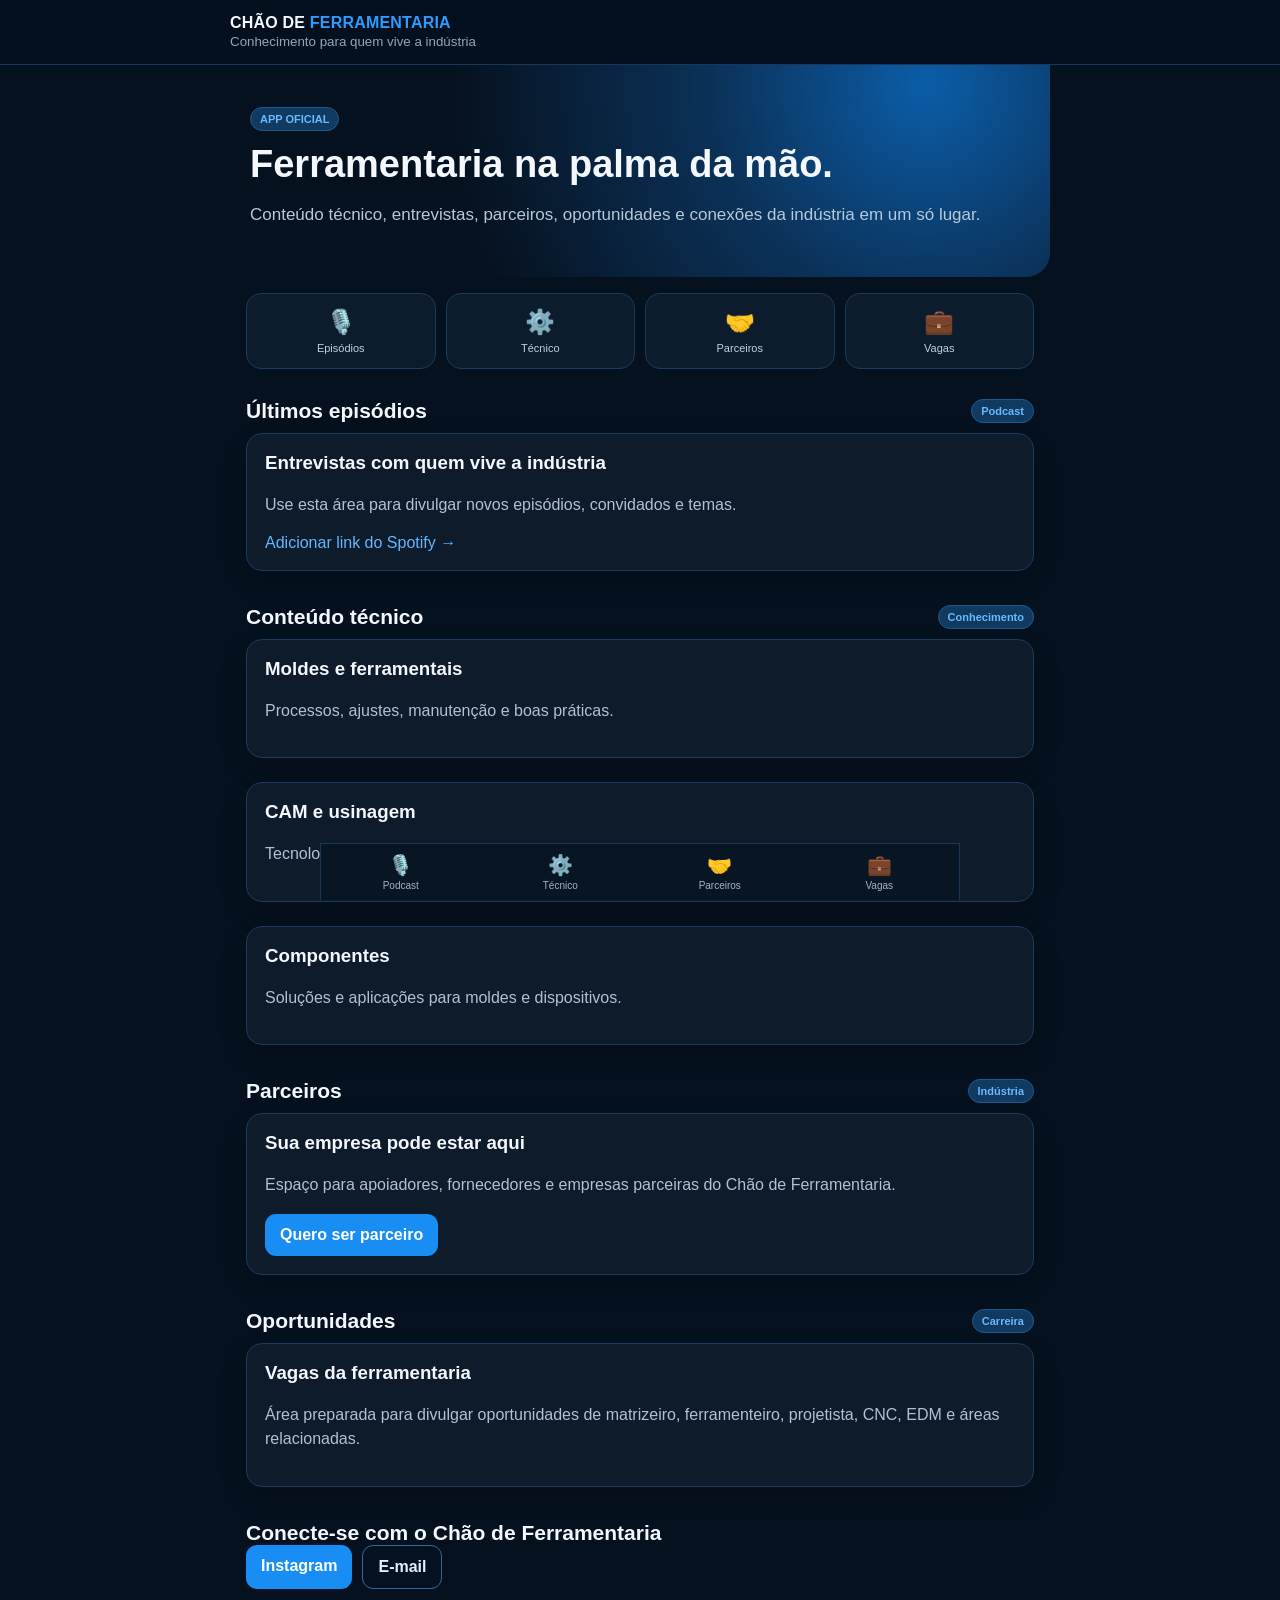
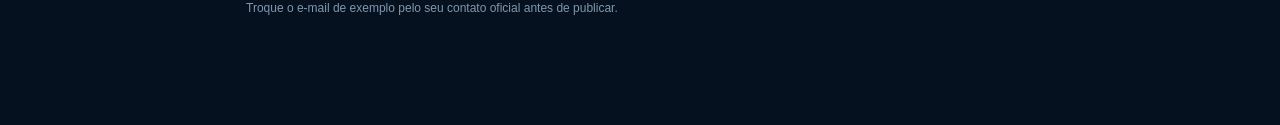
==== index.html @ 9037cf3d "Add files via upload" ====
<!doctype html>
<html lang="pt-BR">
<head>
  <meta charset="utf-8">
  <meta name="viewport" content="width=device-width,initial-scale=1,viewport-fit=cover">
  <meta name="theme-color" content="#0b5da8">
  <meta name="description" content="App Chão de Ferramentaria">
  <link rel="manifest" href="manifest.webmanifest">
  <link rel="apple-touch-icon" href="icons/icon-192.png">
  <link rel="stylesheet" href="style.css">
  <title>Chão de Ferramentaria</title>
</head>
<body>
  <header class="topbar">
    <div>
      <div class="brand">CHÃO DE <span>FERRAMENTARIA</span></div>
      <small>Conhecimento para quem vive a indústria</small>
    </div>
    <button id="installBtn" class="install" hidden>Instalar</button>
  </header>

  <main>
    <section class="hero">
      <div class="pill">APP OFICIAL</div>
      <h1>Ferramentaria na palma da mão.</h1>
      <p>Conteúdo técnico, entrevistas, parceiros, oportunidades e conexões da indústria em um só lugar.</p>
    </section>

    <section class="quick-grid">
      <button class="quick" data-target="episodios">🎙️<span>Episódios</span></button>
      <button class="quick" data-target="tecnico">⚙️<span>Técnico</span></button>
      <button class="quick" data-target="parceiros">🤝<span>Parceiros</span></button>
      <button class="quick" data-target="vagas">💼<span>Vagas</span></button>
    </section>

    <section id="episodios" class="section">
      <div class="section-head">
        <h2>Últimos episódios</h2>
        <span class="tag">Podcast</span>
      </div>
      <article class="card">
        <h3>Entrevistas com quem vive a indústria</h3>
        <p>Use esta área para divulgar novos episódios, convidados e temas.</p>
        <a href="#" class="link">Adicionar link do Spotify →</a>
      </article>
    </section>

    <section id="tecnico" class="section">
      <div class="section-head">
        <h2>Conteúdo técnico</h2>
        <span class="tag">Conhecimento</span>
      </div>
      <div class="cards">
        <article class="card"><h3>Moldes e ferramentais</h3><p>Processos, ajustes, manutenção e boas práticas.</p></article>
        <article class="card"><h3>CAM e usinagem</h3><p>Tecnologia, programação e produtividade.</p></article>
        <article class="card"><h3>Componentes</h3><p>Soluções e aplicações para moldes e dispositivos.</p></article>
      </div>
    </section>

    <section id="parceiros" class="section">
      <div class="section-head">
        <h2>Parceiros</h2>
        <span class="tag">Indústria</span>
      </div>
      <article class="card partner-card">
        <h3>Sua empresa pode estar aqui</h3>
        <p>Espaço para apoiadores, fornecedores e empresas parceiras do Chão de Ferramentaria.</p>
        <a href="#contato" class="primary-btn">Quero ser parceiro</a>
      </article>
    </section>

    <section id="vagas" class="section">
      <div class="section-head">
        <h2>Oportunidades</h2>
        <span class="tag">Carreira</span>
      </div>
      <article class="card">
        <h3>Vagas da ferramentaria</h3>
        <p>Área preparada para divulgar oportunidades de matrizeiro, ferramenteiro, projetista, CNC, EDM e áreas relacionadas.</p>
      </article>
    </section>

    <section id="contato" class="section contact">
      <h2>Conecte-se com o Chão de Ferramentaria</h2>
      <div class="actions">
        <a class="primary-btn" href="https://www.instagram.com/chaodeferramentaria" target="_blank">Instagram</a>
        <a class="secondary-btn" href="mailto:SEUEMAIL@EXEMPLO.COM">E-mail</a>
      </div>
      <p class="hint">Troque o e-mail de exemplo pelo seu contato oficial antes de publicar.</p>
    </section>
  </main>

  <nav class="bottom-nav">
    <a href="#episodios">🎙️<span>Podcast</span></a>
    <a href="#tecnico">⚙️<span>Técnico</span></a>
    <a href="#parceiros">🤝<span>Parceiros</span></a>
    <a href="#vagas">💼<span>Vagas</span></a>
  </nav>

  <script src="app.js"></script>
</body>
</html>
---- style.css ----
*{box-sizing:border-box}html{scroll-behavior:smooth}body{margin:0;background:#06111f;color:#f4f8fc;font-family:Arial,Helvetica,sans-serif;padding-bottom:74px}.topbar{position:sticky;top:0;z-index:20;display:flex;justify-content:space-between;align-items:center;padding:14px 18px;background:rgba(6,17,31,.96);border-bottom:1px solid #173858}.brand{font-weight:800;letter-spacing:.2px}.brand span{color:#2e9bff}.topbar small{color:#8ea6bc}.install{background:#188ef4;border:0;color:white;padding:9px 12px;border-radius:10px;font-weight:700}.hero{padding:42px 20px 32px;background:radial-gradient(circle at 85% 10%,#0b5da8 0,#0b3158 30%,#06111f 66%)}.pill,.tag{display:inline-block;background:#103a60;color:#69b9ff;border:1px solid #1b5b92;border-radius:999px;padding:5px 9px;font-size:11px;font-weight:700}.hero h1{font-size:38px;line-height:1.03;margin:14px 0}.hero p{color:#b7c8d8;font-size:17px;line-height:1.6}.quick-grid{display:grid;grid-template-columns:repeat(4,1fr);gap:10px;padding:16px}.quick{background:#0d1c2d;color:#fff;border:1px solid #193c5f;border-radius:15px;padding:14px 7px;font-size:24px}.quick span{display:block;font-size:11px;margin-top:6px;color:#bfd0df}.section{padding:14px 16px 8px}.section-head{display:flex;justify-content:space-between;align-items:center;margin-bottom:10px}.section h2{font-size:21px;margin:0}.cards{display:grid;gap:12px}.card{background:#0d1b2b;border:1px solid #1a3b5d;border-radius:16px;padding:18px;margin-bottom:12px;box-shadow:0 10px 28px rgba(0,0,0,.18)}.card h3{margin-top:0}.card p{color:#afc2d4;line-height:1.55}.link{color:#63b7ff;text-decoration:none}.primary-btn,.secondary-btn{display:inline-block;text-decoration:none;border-radius:11px;padding:12px 15px;font-weight:700}.primary-btn{background:#188ef4;color:white}.secondary-btn{border:1px solid #2d6b9f;color:#dfefff}.actions{display:flex;gap:10px;flex-wrap:wrap}.contact{padding-bottom:24px}.hint{font-size:12px;color:#7f98ad}.bottom-nav{position:fixed;bottom:0;left:0;right:0;display:grid;grid-template-columns:repeat(4,1fr);background:#081522;border-top:1px solid #173858;z-index:30}.bottom-nav a{color:#dbe8f3;text-decoration:none;text-align:center;padding:9px 4px;font-size:20px}.bottom-nav span{display:block;font-size:10px;margin-top:3px;color:#9fb5c8}@media(min-width:800px){main{max-width:820px;margin:auto}.topbar{padding-left:calc((100% - 820px)/2);padding-right:calc((100% - 820px)/2)}.bottom-nav{left:50%;transform:translateX(-50%);max-width:820px;border-left:1px solid #173858;border-right:1px solid #173858}.hero{border-radius:0 0 24px 24px}.quick-grid{grid-template-columns:repeat(4,1fr)}}
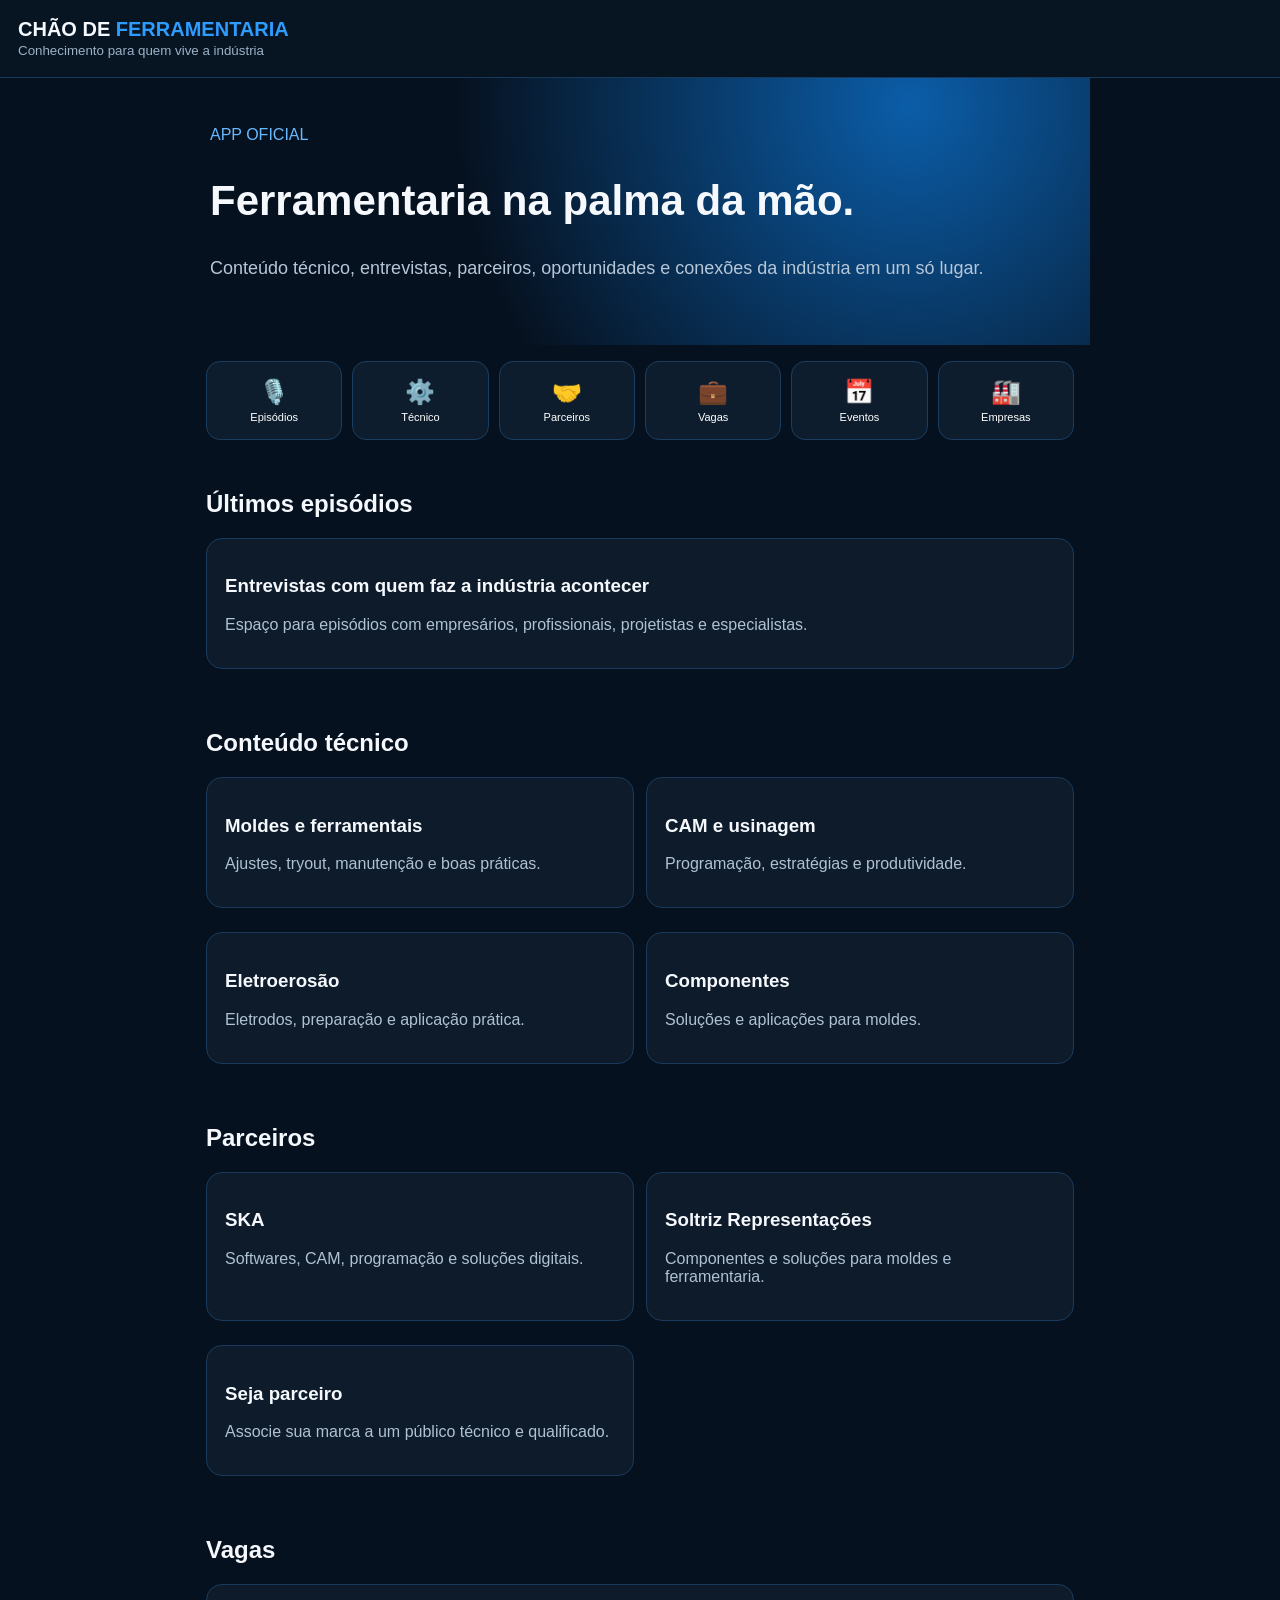
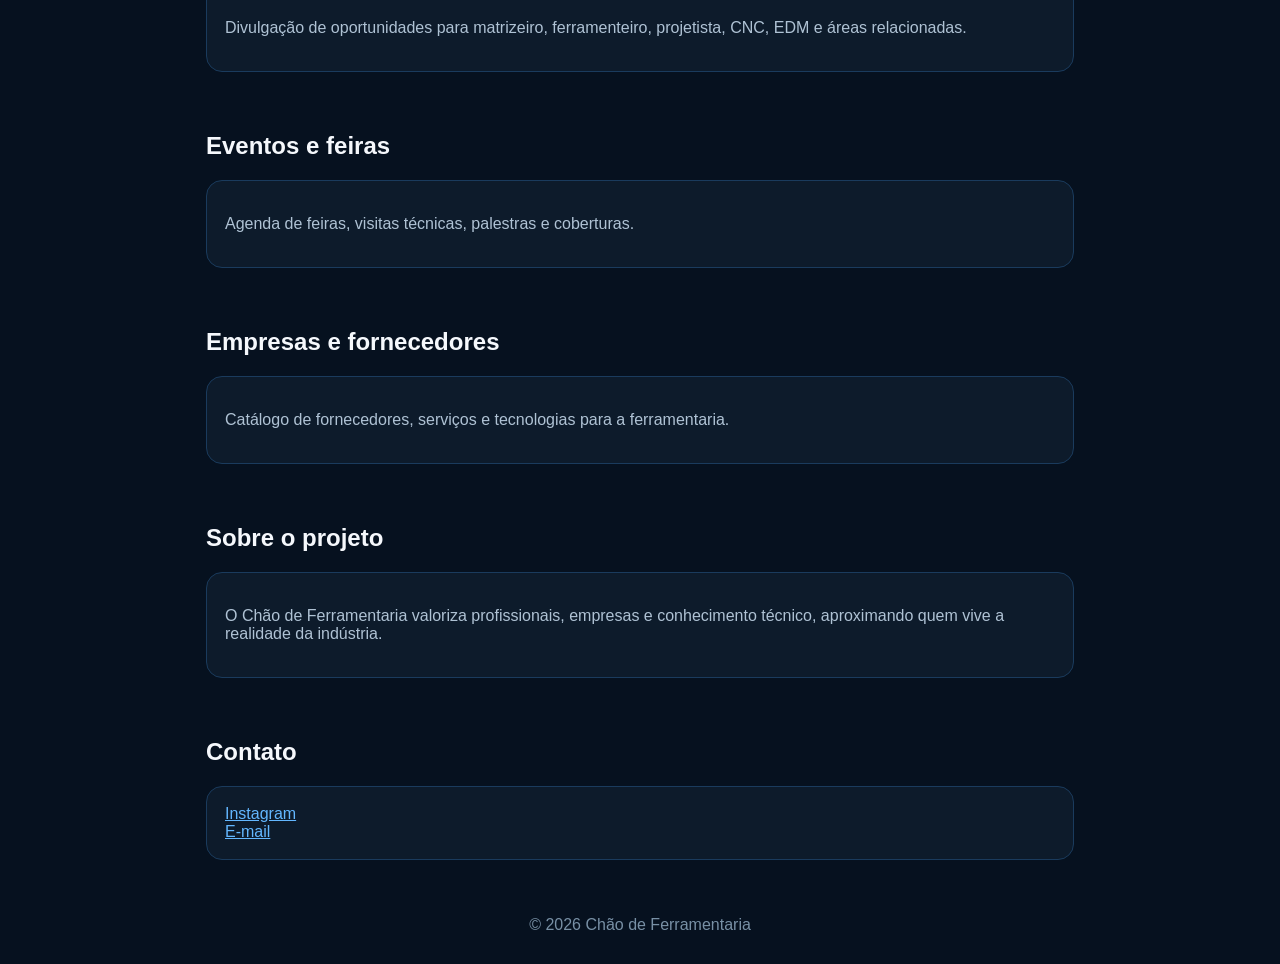
==== commit 2717156a: "Add files via upload" ====
--- a/index.html
+++ b/index.html
@@ -1,102 +1,13 @@
-<!doctype html>
-<html lang="pt-BR">
-<head>
-  <meta charset="utf-8">
-  <meta name="viewport" content="width=device-width,initial-scale=1,viewport-fit=cover">
-  <meta name="theme-color" content="#0b5da8">
-  <meta name="description" content="App Chão de Ferramentaria">
-  <link rel="manifest" href="manifest.webmanifest">
-  <link rel="apple-touch-icon" href="icons/icon-192.png">
-  <link rel="stylesheet" href="style.css">
-  <title>Chão de Ferramentaria</title>
-</head>
-<body>
-  <header class="topbar">
-    <div>
-      <div class="brand">CHÃO DE <span>FERRAMENTARIA</span></div>
-      <small>Conhecimento para quem vive a indústria</small>
-    </div>
-    <button id="installBtn" class="install" hidden>Instalar</button>
-  </header>
-
-  <main>
-    <section class="hero">
-      <div class="pill">APP OFICIAL</div>
-      <h1>Ferramentaria na palma da mão.</h1>
-      <p>Conteúdo técnico, entrevistas, parceiros, oportunidades e conexões da indústria em um só lugar.</p>
-    </section>
-
-    <section class="quick-grid">
-      <button class="quick" data-target="episodios">🎙️<span>Episódios</span></button>
-      <button class="quick" data-target="tecnico">⚙️<span>Técnico</span></button>
-      <button class="quick" data-target="parceiros">🤝<span>Parceiros</span></button>
-      <button class="quick" data-target="vagas">💼<span>Vagas</span></button>
-    </section>
-
-    <section id="episodios" class="section">
-      <div class="section-head">
-        <h2>Últimos episódios</h2>
-        <span class="tag">Podcast</span>
-      </div>
-      <article class="card">
-        <h3>Entrevistas com quem vive a indústria</h3>
-        <p>Use esta área para divulgar novos episódios, convidados e temas.</p>
-        <a href="#" class="link">Adicionar link do Spotify →</a>
-      </article>
-    </section>
-
-    <section id="tecnico" class="section">
-      <div class="section-head">
-        <h2>Conteúdo técnico</h2>
-        <span class="tag">Conhecimento</span>
-      </div>
-      <div class="cards">
-        <article class="card"><h3>Moldes e ferramentais</h3><p>Processos, ajustes, manutenção e boas práticas.</p></article>
-        <article class="card"><h3>CAM e usinagem</h3><p>Tecnologia, programação e produtividade.</p></article>
-        <article class="card"><h3>Componentes</h3><p>Soluções e aplicações para moldes e dispositivos.</p></article>
-      </div>
-    </section>
-
-    <section id="parceiros" class="section">
-      <div class="section-head">
-        <h2>Parceiros</h2>
-        <span class="tag">Indústria</span>
-      </div>
-      <article class="card partner-card">
-        <h3>Sua empresa pode estar aqui</h3>
-        <p>Espaço para apoiadores, fornecedores e empresas parceiras do Chão de Ferramentaria.</p>
-        <a href="#contato" class="primary-btn">Quero ser parceiro</a>
-      </article>
-    </section>
-
-    <section id="vagas" class="section">
-      <div class="section-head">
-        <h2>Oportunidades</h2>
-        <span class="tag">Carreira</span>
-      </div>
-      <article class="card">
-        <h3>Vagas da ferramentaria</h3>
-        <p>Área preparada para divulgar oportunidades de matrizeiro, ferramenteiro, projetista, CNC, EDM e áreas relacionadas.</p>
-      </article>
-    </section>
-
-    <section id="contato" class="section contact">
-      <h2>Conecte-se com o Chão de Ferramentaria</h2>
-      <div class="actions">
-        <a class="primary-btn" href="https://www.instagram.com/chaodeferramentaria" target="_blank">Instagram</a>
-        <a class="secondary-btn" href="mailto:SEUEMAIL@EXEMPLO.COM">E-mail</a>
-      </div>
-      <p class="hint">Troque o e-mail de exemplo pelo seu contato oficial antes de publicar.</p>
-    </section>
-  </main>
-
-  <nav class="bottom-nav">
-    <a href="#episodios">🎙️<span>Podcast</span></a>
-    <a href="#tecnico">⚙️<span>Técnico</span></a>
-    <a href="#parceiros">🤝<span>Parceiros</span></a>
-    <a href="#vagas">💼<span>Vagas</span></a>
-  </nav>
-
-  <script src="app.js"></script>
-</body>
-</html>
+<!doctype html><html lang="pt-BR"><head><meta charset="utf-8"><meta name="viewport" content="width=device-width,initial-scale=1"><meta name="theme-color" content="#0b5da8"><link rel="manifest" href="manifest.webmanifest"><link rel="stylesheet" href="style.css"><title>Chão de Ferramentaria</title></head><body>
+<header><b>CHÃO DE <span>FERRAMENTARIA</span></b><small>Conhecimento para quem vive a indústria</small></header>
+<main><section class="hero"><label>APP OFICIAL</label><h1>Ferramentaria na palma da mão.</h1><p>Conteúdo técnico, entrevistas, parceiros, oportunidades e conexões da indústria em um só lugar.</p></section>
+<nav class="quick"><a href="#episodios">🎙️<small>Episódios</small></a><a href="#tecnico">⚙️<small>Técnico</small></a><a href="#parceiros">🤝<small>Parceiros</small></a><a href="#vagas">💼<small>Vagas</small></a><a href="#eventos">📅<small>Eventos</small></a><a href="#empresas">🏭<small>Empresas</small></a></nav>
+<section id="episodios"><h2>Últimos episódios</h2><div class="card"><h3>Entrevistas com quem faz a indústria acontecer</h3><p>Espaço para episódios com empresários, profissionais, projetistas e especialistas.</p></div></section>
+<section id="tecnico"><h2>Conteúdo técnico</h2><div class="grid"><div class="card"><h3>Moldes e ferramentais</h3><p>Ajustes, tryout, manutenção e boas práticas.</p></div><div class="card"><h3>CAM e usinagem</h3><p>Programação, estratégias e produtividade.</p></div><div class="card"><h3>Eletroerosão</h3><p>Eletrodos, preparação e aplicação prática.</p></div><div class="card"><h3>Componentes</h3><p>Soluções e aplicações para moldes.</p></div></div></section>
+<section id="parceiros"><h2>Parceiros</h2><div class="grid"><div class="card"><h3>SKA</h3><p>Softwares, CAM, programação e soluções digitais.</p></div><div class="card"><h3>Soltriz Representações</h3><p>Componentes e soluções para moldes e ferramentaria.</p></div><div class="card"><h3>Seja parceiro</h3><p>Associe sua marca a um público técnico e qualificado.</p></div></div></section>
+<section id="vagas"><h2>Vagas</h2><div class="card"><p>Divulgação de oportunidades para matrizeiro, ferramenteiro, projetista, CNC, EDM e áreas relacionadas.</p></div></section>
+<section id="eventos"><h2>Eventos e feiras</h2><div class="card"><p>Agenda de feiras, visitas técnicas, palestras e coberturas.</p></div></section>
+<section id="empresas"><h2>Empresas e fornecedores</h2><div class="card"><p>Catálogo de fornecedores, serviços e tecnologias para a ferramentaria.</p></div></section>
+<section><h2>Sobre o projeto</h2><div class="card"><p>O Chão de Ferramentaria valoriza profissionais, empresas e conhecimento técnico, aproximando quem vive a realidade da indústria.</p></div></section>
+<section><h2>Contato</h2><div class="card"><a href="https://www.instagram.com/chaodeferramentaria">Instagram</a><br><a href="mailto:SEUEMAIL@EXEMPLO.COM">E-mail</a></div></section></main>
+<footer>© 2026 Chão de Ferramentaria</footer><script src="app.js"></script></body></html>
--- a/style.css
+++ b/style.css
@@ -1 +1 @@
-*{box-sizing:border-box}html{scroll-behavior:smooth}body{margin:0;background:#06111f;color:#f4f8fc;font-family:Arial,Helvetica,sans-serif;padding-bottom:74px}.topbar{position:sticky;top:0;z-index:20;display:flex;justify-content:space-between;align-items:center;padding:14px 18px;background:rgba(6,17,31,.96);border-bottom:1px solid #173858}.brand{font-weight:800;letter-spacing:.2px}.brand span{color:#2e9bff}.topbar small{color:#8ea6bc}.install{background:#188ef4;border:0;color:white;padding:9px 12px;border-radius:10px;font-weight:700}.hero{padding:42px 20px 32px;background:radial-gradient(circle at 85% 10%,#0b5da8 0,#0b3158 30%,#06111f 66%)}.pill,.tag{display:inline-block;background:#103a60;color:#69b9ff;border:1px solid #1b5b92;border-radius:999px;padding:5px 9px;font-size:11px;font-weight:700}.hero h1{font-size:38px;line-height:1.03;margin:14px 0}.hero p{color:#b7c8d8;font-size:17px;line-height:1.6}.quick-grid{display:grid;grid-template-columns:repeat(4,1fr);gap:10px;padding:16px}.quick{background:#0d1c2d;color:#fff;border:1px solid #193c5f;border-radius:15px;padding:14px 7px;font-size:24px}.quick span{display:block;font-size:11px;margin-top:6px;color:#bfd0df}.section{padding:14px 16px 8px}.section-head{display:flex;justify-content:space-between;align-items:center;margin-bottom:10px}.section h2{font-size:21px;margin:0}.cards{display:grid;gap:12px}.card{background:#0d1b2b;border:1px solid #1a3b5d;border-radius:16px;padding:18px;margin-bottom:12px;box-shadow:0 10px 28px rgba(0,0,0,.18)}.card h3{margin-top:0}.card p{color:#afc2d4;line-height:1.55}.link{color:#63b7ff;text-decoration:none}.primary-btn,.secondary-btn{display:inline-block;text-decoration:none;border-radius:11px;padding:12px 15px;font-weight:700}.primary-btn{background:#188ef4;color:white}.secondary-btn{border:1px solid #2d6b9f;color:#dfefff}.actions{display:flex;gap:10px;flex-wrap:wrap}.contact{padding-bottom:24px}.hint{font-size:12px;color:#7f98ad}.bottom-nav{position:fixed;bottom:0;left:0;right:0;display:grid;grid-template-columns:repeat(4,1fr);background:#081522;border-top:1px solid #173858;z-index:30}.bottom-nav a{color:#dbe8f3;text-decoration:none;text-align:center;padding:9px 4px;font-size:20px}.bottom-nav span{display:block;font-size:10px;margin-top:3px;color:#9fb5c8}@media(min-width:800px){main{max-width:820px;margin:auto}.topbar{padding-left:calc((100% - 820px)/2);padding-right:calc((100% - 820px)/2)}.bottom-nav{left:50%;transform:translateX(-50%);max-width:820px;border-left:1px solid #173858;border-right:1px solid #173858}.hero{border-radius:0 0 24px 24px}.quick-grid{grid-template-columns:repeat(4,1fr)}}+*{box-sizing:border-box}body{margin:0;background:#06111f;color:#f5f8fc;font-family:Arial,sans-serif}header{position:sticky;top:0;background:#071523;padding:18px;border-bottom:1px solid #173858;z-index:5}header b{display:block;font-size:20px}header span{color:#2e9bff}header small{color:#9cb2c7}.hero{padding:48px 20px;background:radial-gradient(circle at 80% 10%,#0b5da8,#06111f 60%)}.hero label{color:#69b9ff}.hero h1{font-size:42px;line-height:1.05}.hero p{font-size:18px;color:#b6c7d8}.quick{display:grid;grid-template-columns:repeat(3,1fr);gap:10px;padding:16px}.quick a{background:#0e1d2d;border:1px solid #1a3e61;border-radius:14px;padding:16px;text-align:center;text-decoration:none;color:white;font-size:24px}.quick small{display:block;font-size:11px;margin-top:5px}section{padding:14px 16px}.grid{display:grid;gap:12px}.card{background:#0d1b2b;border:1px solid #1a3b5d;border-radius:16px;padding:18px;margin-bottom:12px}.card p{color:#afc2d4}.card a{color:#63b7ff}footer{text-align:center;color:#7890a5;padding:30px}@media(min-width:800px){main{max-width:900px;margin:auto}.quick{grid-template-columns:repeat(6,1fr)}.grid{grid-template-columns:repeat(2,1fr)}}
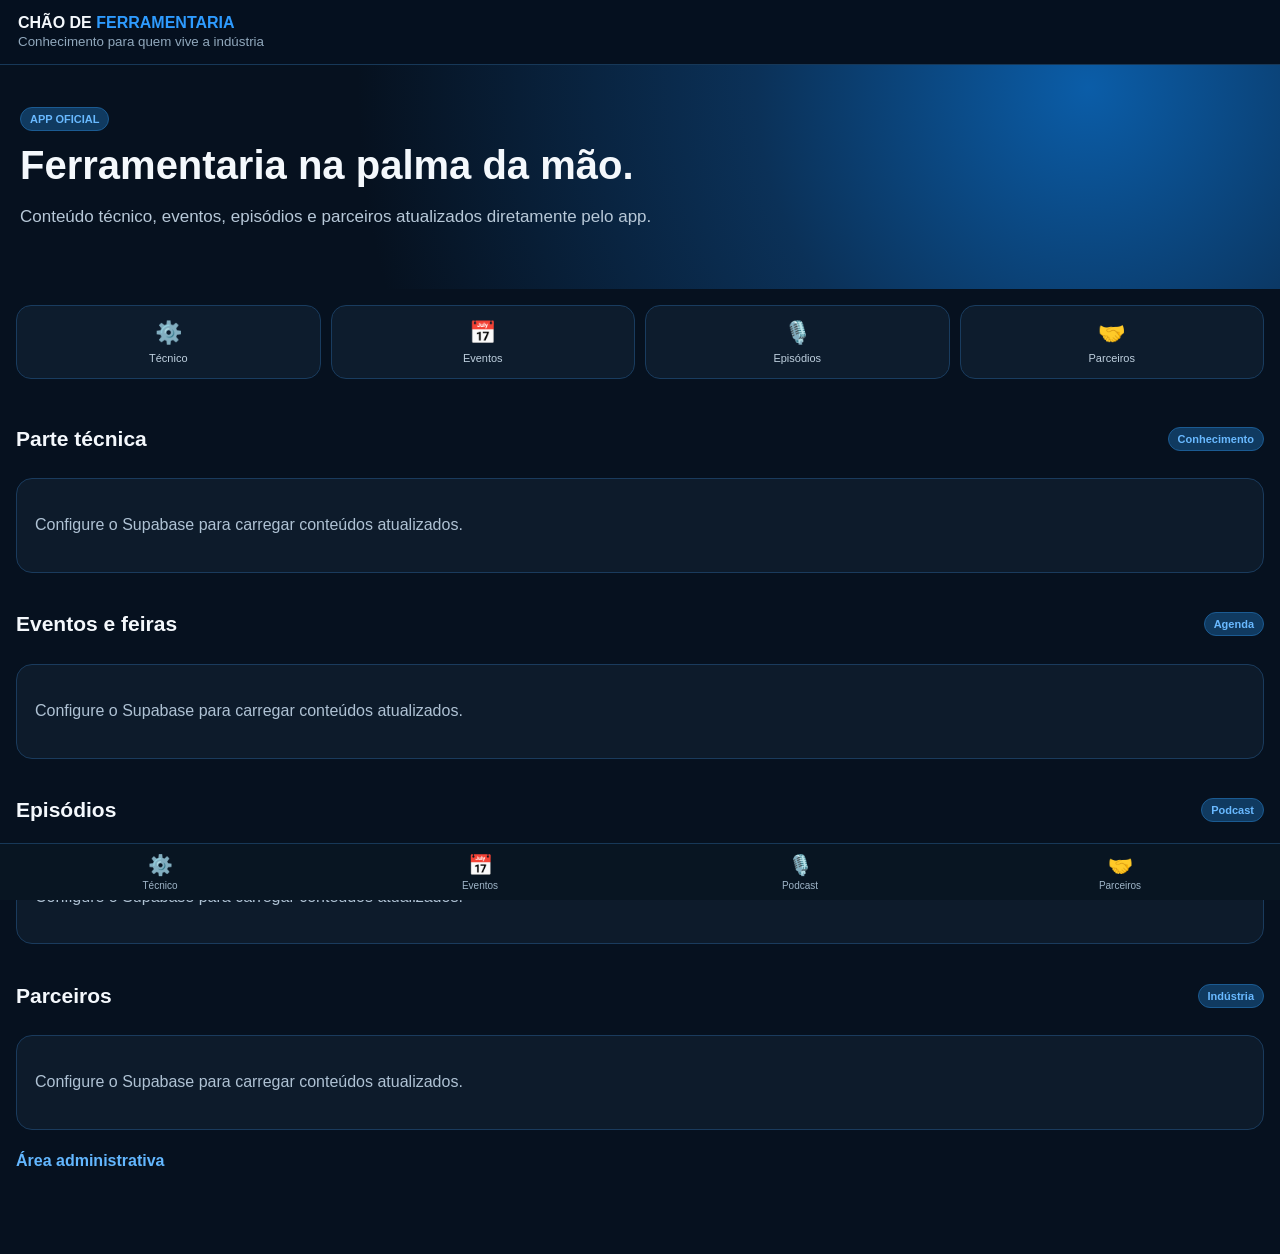
==== commit 9d86c9cd: "Add files via upload" ====
--- a/index.html
+++ b/index.html
@@ -1,13 +1,68 @@
-<!doctype html><html lang="pt-BR"><head><meta charset="utf-8"><meta name="viewport" content="width=device-width,initial-scale=1"><meta name="theme-color" content="#0b5da8"><link rel="manifest" href="manifest.webmanifest"><link rel="stylesheet" href="style.css"><title>Chão de Ferramentaria</title></head><body>
-<header><b>CHÃO DE <span>FERRAMENTARIA</span></b><small>Conhecimento para quem vive a indústria</small></header>
-<main><section class="hero"><label>APP OFICIAL</label><h1>Ferramentaria na palma da mão.</h1><p>Conteúdo técnico, entrevistas, parceiros, oportunidades e conexões da indústria em um só lugar.</p></section>
-<nav class="quick"><a href="#episodios">🎙️<small>Episódios</small></a><a href="#tecnico">⚙️<small>Técnico</small></a><a href="#parceiros">🤝<small>Parceiros</small></a><a href="#vagas">💼<small>Vagas</small></a><a href="#eventos">📅<small>Eventos</small></a><a href="#empresas">🏭<small>Empresas</small></a></nav>
-<section id="episodios"><h2>Últimos episódios</h2><div class="card"><h3>Entrevistas com quem faz a indústria acontecer</h3><p>Espaço para episódios com empresários, profissionais, projetistas e especialistas.</p></div></section>
-<section id="tecnico"><h2>Conteúdo técnico</h2><div class="grid"><div class="card"><h3>Moldes e ferramentais</h3><p>Ajustes, tryout, manutenção e boas práticas.</p></div><div class="card"><h3>CAM e usinagem</h3><p>Programação, estratégias e produtividade.</p></div><div class="card"><h3>Eletroerosão</h3><p>Eletrodos, preparação e aplicação prática.</p></div><div class="card"><h3>Componentes</h3><p>Soluções e aplicações para moldes.</p></div></div></section>
-<section id="parceiros"><h2>Parceiros</h2><div class="grid"><div class="card"><h3>SKA</h3><p>Softwares, CAM, programação e soluções digitais.</p></div><div class="card"><h3>Soltriz Representações</h3><p>Componentes e soluções para moldes e ferramentaria.</p></div><div class="card"><h3>Seja parceiro</h3><p>Associe sua marca a um público técnico e qualificado.</p></div></div></section>
-<section id="vagas"><h2>Vagas</h2><div class="card"><p>Divulgação de oportunidades para matrizeiro, ferramenteiro, projetista, CNC, EDM e áreas relacionadas.</p></div></section>
-<section id="eventos"><h2>Eventos e feiras</h2><div class="card"><p>Agenda de feiras, visitas técnicas, palestras e coberturas.</p></div></section>
-<section id="empresas"><h2>Empresas e fornecedores</h2><div class="card"><p>Catálogo de fornecedores, serviços e tecnologias para a ferramentaria.</p></div></section>
-<section><h2>Sobre o projeto</h2><div class="card"><p>O Chão de Ferramentaria valoriza profissionais, empresas e conhecimento técnico, aproximando quem vive a realidade da indústria.</p></div></section>
-<section><h2>Contato</h2><div class="card"><a href="https://www.instagram.com/chaodeferramentaria">Instagram</a><br><a href="mailto:SEUEMAIL@EXEMPLO.COM">E-mail</a></div></section></main>
-<footer>© 2026 Chão de Ferramentaria</footer><script src="app.js"></script></body></html>+<!doctype html>
+<html lang="pt-BR">
+<head>
+  <meta charset="utf-8">
+  <meta name="viewport" content="width=device-width,initial-scale=1,viewport-fit=cover">
+  <meta name="theme-color" content="#0b5da8">
+  <link rel="manifest" href="manifest.webmanifest">
+  <link rel="stylesheet" href="style.css">
+  <title>Chão de Ferramentaria</title>
+</head>
+<body>
+<header class="topbar">
+  <div>
+    <div class="brand">CHÃO DE <span>FERRAMENTARIA</span></div>
+    <small>Conhecimento para quem vive a indústria</small>
+  </div>
+</header>
+
+<main>
+  <section class="hero">
+    <span class="pill">APP OFICIAL</span>
+    <h1>Ferramentaria na palma da mão.</h1>
+    <p>Conteúdo técnico, eventos, episódios e parceiros atualizados diretamente pelo app.</p>
+  </section>
+
+  <section class="quick-grid">
+    <button class="quick" data-target="tecnico">⚙️<span>Técnico</span></button>
+    <button class="quick" data-target="eventos">📅<span>Eventos</span></button>
+    <button class="quick" data-target="episodios">🎙️<span>Episódios</span></button>
+    <button class="quick" data-target="parceiros">🤝<span>Parceiros</span></button>
+  </section>
+
+  <section id="tecnico" class="section">
+    <div class="section-head"><h2>Parte técnica</h2><span class="tag">Conhecimento</span></div>
+    <div id="tecnico-list" class="cards"><div class="card"><p>Carregando conteúdos...</p></div></div>
+  </section>
+
+  <section id="eventos" class="section">
+    <div class="section-head"><h2>Eventos e feiras</h2><span class="tag">Agenda</span></div>
+    <div id="eventos-list" class="cards"><div class="card"><p>Carregando eventos...</p></div></div>
+  </section>
+
+  <section id="episodios" class="section">
+    <div class="section-head"><h2>Episódios</h2><span class="tag">Podcast</span></div>
+    <div id="episodios-list" class="cards"><div class="card"><p>Carregando episódios...</p></div></div>
+  </section>
+
+  <section id="parceiros" class="section">
+    <div class="section-head"><h2>Parceiros</h2><span class="tag">Indústria</span></div>
+    <div id="parceiros-list" class="cards"><div class="card"><p>Carregando parceiros...</p></div></div>
+  </section>
+
+  <section class="section">
+    <a class="admin-link" href="admin.html">Área administrativa</a>
+  </section>
+</main>
+
+<nav class="bottom-nav">
+  <a href="#tecnico">⚙️<span>Técnico</span></a>
+  <a href="#eventos">📅<span>Eventos</span></a>
+  <a href="#episodios">🎙️<span>Podcast</span></a>
+  <a href="#parceiros">🤝<span>Parceiros</span></a>
+</nav>
+
+<script src="config.js"></script>
+<script src="app.js"></script>
+</body>
+</html>
--- a/style.css
+++ b/style.css
@@ -1 +1 @@
-*{box-sizing:border-box}body{margin:0;background:#06111f;color:#f5f8fc;font-family:Arial,sans-serif}header{position:sticky;top:0;background:#071523;padding:18px;border-bottom:1px solid #173858;z-index:5}header b{display:block;font-size:20px}header span{color:#2e9bff}header small{color:#9cb2c7}.hero{padding:48px 20px;background:radial-gradient(circle at 80% 10%,#0b5da8,#06111f 60%)}.hero label{color:#69b9ff}.hero h1{font-size:42px;line-height:1.05}.hero p{font-size:18px;color:#b6c7d8}.quick{display:grid;grid-template-columns:repeat(3,1fr);gap:10px;padding:16px}.quick a{background:#0e1d2d;border:1px solid #1a3e61;border-radius:14px;padding:16px;text-align:center;text-decoration:none;color:white;font-size:24px}.quick small{display:block;font-size:11px;margin-top:5px}section{padding:14px 16px}.grid{display:grid;gap:12px}.card{background:#0d1b2b;border:1px solid #1a3b5d;border-radius:16px;padding:18px;margin-bottom:12px}.card p{color:#afc2d4}.card a{color:#63b7ff}footer{text-align:center;color:#7890a5;padding:30px}@media(min-width:800px){main{max-width:900px;margin:auto}.quick{grid-template-columns:repeat(6,1fr)}.grid{grid-template-columns:repeat(2,1fr)}}+*{box-sizing:border-box}html{scroll-behavior:smooth}body{margin:0;background:#06111f;color:#f4f8fc;font-family:Arial,Helvetica,sans-serif;padding-bottom:76px}.topbar{position:sticky;top:0;z-index:20;padding:14px 18px;background:rgba(6,17,31,.97);border-bottom:1px solid #173858}.brand{font-weight:800}.brand span{color:#2e9bff}.topbar small,.muted{color:#91a8bd}.hero{padding:42px 20px;background:radial-gradient(circle at 85% 10%,#0b5da8 0,#0b3158 30%,#06111f 66%)}.hero h1{font-size:40px;line-height:1.03;margin:14px 0}.hero p{color:#b7c8d8;font-size:17px;line-height:1.6}.pill,.tag{display:inline-block;background:#103a60;color:#69b9ff;border:1px solid #1b5b92;border-radius:999px;padding:5px 9px;font-size:11px;font-weight:700}.quick-grid{display:grid;grid-template-columns:repeat(4,1fr);gap:10px;padding:16px}.quick{background:#0d1c2d;color:#fff;border:1px solid #193c5f;border-radius:15px;padding:14px 6px;font-size:22px}.quick span{display:block;font-size:11px;margin-top:6px;color:#bfd0df}.section{padding:14px 16px 8px}.section-head{display:flex;justify-content:space-between;align-items:center;margin-bottom:10px}.section h2{font-size:21px}.cards{display:grid;gap:12px}.card{background:#0d1b2b;border:1px solid #1a3b5d;border-radius:16px;padding:18px}.card h3{margin-top:0}.card p{color:#afc2d4;line-height:1.55}.date{color:#70bcff;margin-bottom:8px}.link,.admin-link{color:#63b7ff;text-decoration:none;font-weight:700}.bottom-nav{position:fixed;bottom:0;left:0;right:0;display:grid;grid-template-columns:repeat(4,1fr);background:#081522;border-top:1px solid #173858;z-index:30}.bottom-nav a{color:#dbe8f3;text-decoration:none;text-align:center;padding:9px 4px;font-size:20px}.bottom-nav span{display:block;font-size:10px;margin-top:3px;color:#9fb5c8}.admin-main{max-width:800px;margin:auto}.admin-tabs{display:flex;gap:8px;overflow:auto;margin:16px 0}.tab{border:1px solid #1a3b5d;background:#0d1b2b;color:#dce8f3;padding:10px 14px;border-radius:999px}.tab.active{background:#188ef4;color:white}.form-card label{display:block;margin-bottom:14px;font-weight:700}.form-card input,.form-card textarea{width:100%;margin-top:6px;background:#071422;border:1px solid #255077;color:#fff;border-radius:10px;padding:12px}.primary-btn,.secondary-btn,.danger-btn{display:inline-block;border:0;border-radius:10px;padding:11px 15px;font-weight:700;text-decoration:none}.primary-btn{background:#188ef4;color:#fff}.secondary-btn{border:1px solid #2d6b9f;color:#dfefff;background:transparent}.danger-btn{background:#7d2431;color:white}@media(max-width:650px){.quick-grid{grid-template-columns:repeat(2,1fr)}}
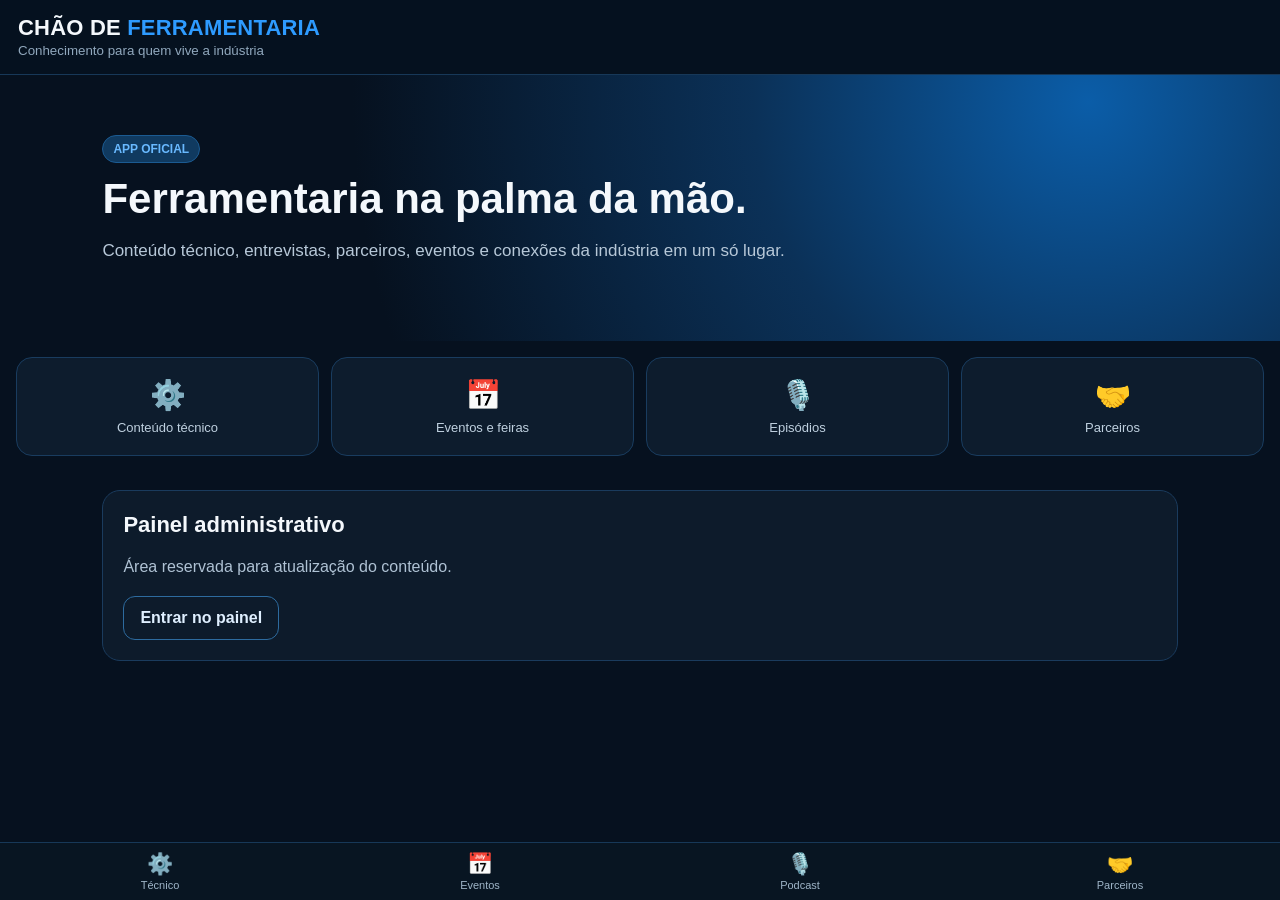
==== commit 68ab3393: "Add files via upload" ====
--- a/index.html
+++ b/index.html
@@ -1,68 +1,20 @@
-<!doctype html>
-<html lang="pt-BR">
-<head>
-  <meta charset="utf-8">
-  <meta name="viewport" content="width=device-width,initial-scale=1,viewport-fit=cover">
-  <meta name="theme-color" content="#0b5da8">
-  <link rel="manifest" href="manifest.webmanifest">
-  <link rel="stylesheet" href="style.css">
-  <title>Chão de Ferramentaria</title>
-</head>
-<body>
-<header class="topbar">
-  <div>
-    <div class="brand">CHÃO DE <span>FERRAMENTARIA</span></div>
-    <small>Conhecimento para quem vive a indústria</small>
-  </div>
-</header>
-
-<main>
-  <section class="hero">
-    <span class="pill">APP OFICIAL</span>
-    <h1>Ferramentaria na palma da mão.</h1>
-    <p>Conteúdo técnico, eventos, episódios e parceiros atualizados diretamente pelo app.</p>
-  </section>
-
-  <section class="quick-grid">
-    <button class="quick" data-target="tecnico">⚙️<span>Técnico</span></button>
-    <button class="quick" data-target="eventos">📅<span>Eventos</span></button>
-    <button class="quick" data-target="episodios">🎙️<span>Episódios</span></button>
-    <button class="quick" data-target="parceiros">🤝<span>Parceiros</span></button>
-  </section>
-
-  <section id="tecnico" class="section">
-    <div class="section-head"><h2>Parte técnica</h2><span class="tag">Conhecimento</span></div>
-    <div id="tecnico-list" class="cards"><div class="card"><p>Carregando conteúdos...</p></div></div>
-  </section>
-
-  <section id="eventos" class="section">
-    <div class="section-head"><h2>Eventos e feiras</h2><span class="tag">Agenda</span></div>
-    <div id="eventos-list" class="cards"><div class="card"><p>Carregando eventos...</p></div></div>
-  </section>
-
-  <section id="episodios" class="section">
-    <div class="section-head"><h2>Episódios</h2><span class="tag">Podcast</span></div>
-    <div id="episodios-list" class="cards"><div class="card"><p>Carregando episódios...</p></div></div>
-  </section>
-
-  <section id="parceiros" class="section">
-    <div class="section-head"><h2>Parceiros</h2><span class="tag">Indústria</span></div>
-    <div id="parceiros-list" class="cards"><div class="card"><p>Carregando parceiros...</p></div></div>
-  </section>
-
-  <section class="section">
-    <a class="admin-link" href="admin.html">Área administrativa</a>
-  </section>
-</main>
+<!doctype html><html lang="pt-BR"><head><meta charset="utf-8"><meta name="viewport" content="width=device-width,initial-scale=1"><meta name="theme-color" content="#0b5da8"><link rel="stylesheet" href="style.css"><link rel="manifest" href="manifest.webmanifest"><title>Chão de Ferramentaria</title></head><body>
+<header class="topbar"><div class="brand">CHÃO DE <span>FERRAMENTARIA</span></div><small>Conhecimento para quem vive a indústria</small></header>
+<section class="hero"><span class="pill">APP OFICIAL</span><h1>Ferramentaria na palma da mão.</h1><p>Conteúdo técnico, entrevistas, parceiros, eventos e conexões da indústria em um só lugar.</p></section>
+<section class="quick-grid">
+<a class="quick" href="tecnico.html">⚙️<span>Conteúdo técnico</span></a>
+<a class="quick" href="eventos.html">📅<span>Eventos e feiras</span></a>
+<a class="quick" href="episodios.html">🎙️<span>Episódios</span></a>
+<a class="quick" href="parceiros.html">🤝<span>Parceiros</span></a>
+</section>
+<div id="home-latest"></div>
+<section class="section"><div class="card"><h3>Painel administrativo</h3><p>Área reservada para atualização do conteúdo.</p><a class="btn btn-secondary" href="admin.html">Entrar no painel</a></div></section>
 
 <nav class="bottom-nav">
-  <a href="#tecnico">⚙️<span>Técnico</span></a>
-  <a href="#eventos">📅<span>Eventos</span></a>
-  <a href="#episodios">🎙️<span>Podcast</span></a>
-  <a href="#parceiros">🤝<span>Parceiros</span></a>
+  <a href="tecnico.html"><div>⚙️</div><span>Técnico</span></a>
+  <a href="eventos.html"><div>📅</div><span>Eventos</span></a>
+  <a href="episodios.html"><div>🎙️</div><span>Podcast</span></a>
+  <a href="parceiros.html"><div>🤝</div><span>Parceiros</span></a>
 </nav>
 
-<script src="config.js"></script>
-<script src="app.js"></script>
-</body>
-</html>
+<script src="config.js"></script><script src="app.js"></script></body></html>
--- a/style.css
+++ b/style.css
@@ -1 +1,31 @@
-*{box-sizing:border-box}html{scroll-behavior:smooth}body{margin:0;background:#06111f;color:#f4f8fc;font-family:Arial,Helvetica,sans-serif;padding-bottom:76px}.topbar{position:sticky;top:0;z-index:20;padding:14px 18px;background:rgba(6,17,31,.97);border-bottom:1px solid #173858}.brand{font-weight:800}.brand span{color:#2e9bff}.topbar small,.muted{color:#91a8bd}.hero{padding:42px 20px;background:radial-gradient(circle at 85% 10%,#0b5da8 0,#0b3158 30%,#06111f 66%)}.hero h1{font-size:40px;line-height:1.03;margin:14px 0}.hero p{color:#b7c8d8;font-size:17px;line-height:1.6}.pill,.tag{display:inline-block;background:#103a60;color:#69b9ff;border:1px solid #1b5b92;border-radius:999px;padding:5px 9px;font-size:11px;font-weight:700}.quick-grid{display:grid;grid-template-columns:repeat(4,1fr);gap:10px;padding:16px}.quick{background:#0d1c2d;color:#fff;border:1px solid #193c5f;border-radius:15px;padding:14px 6px;font-size:22px}.quick span{display:block;font-size:11px;margin-top:6px;color:#bfd0df}.section{padding:14px 16px 8px}.section-head{display:flex;justify-content:space-between;align-items:center;margin-bottom:10px}.section h2{font-size:21px}.cards{display:grid;gap:12px}.card{background:#0d1b2b;border:1px solid #1a3b5d;border-radius:16px;padding:18px}.card h3{margin-top:0}.card p{color:#afc2d4;line-height:1.55}.date{color:#70bcff;margin-bottom:8px}.link,.admin-link{color:#63b7ff;text-decoration:none;font-weight:700}.bottom-nav{position:fixed;bottom:0;left:0;right:0;display:grid;grid-template-columns:repeat(4,1fr);background:#081522;border-top:1px solid #173858;z-index:30}.bottom-nav a{color:#dbe8f3;text-decoration:none;text-align:center;padding:9px 4px;font-size:20px}.bottom-nav span{display:block;font-size:10px;margin-top:3px;color:#9fb5c8}.admin-main{max-width:800px;margin:auto}.admin-tabs{display:flex;gap:8px;overflow:auto;margin:16px 0}.tab{border:1px solid #1a3b5d;background:#0d1b2b;color:#dce8f3;padding:10px 14px;border-radius:999px}.tab.active{background:#188ef4;color:white}.form-card label{display:block;margin-bottom:14px;font-weight:700}.form-card input,.form-card textarea{width:100%;margin-top:6px;background:#071422;border:1px solid #255077;color:#fff;border-radius:10px;padding:12px}.primary-btn,.secondary-btn,.danger-btn{display:inline-block;border:0;border-radius:10px;padding:11px 15px;font-weight:700;text-decoration:none}.primary-btn{background:#188ef4;color:#fff}.secondary-btn{border:1px solid #2d6b9f;color:#dfefff;background:transparent}.danger-btn{background:#7d2431;color:white}@media(max-width:650px){.quick-grid{grid-template-columns:repeat(2,1fr)}}+
+*{box-sizing:border-box}
+html{scroll-behavior:smooth}
+body{margin:0;background:#06111f;color:#f4f8fc;font-family:Arial,Helvetica,sans-serif;padding-bottom:78px}
+a{color:inherit}
+.topbar{position:sticky;top:0;z-index:20;padding:15px 18px;background:rgba(6,17,31,.97);border-bottom:1px solid #173858}
+.brand{font-weight:800;font-size:22px;letter-spacing:.2px}.brand span{color:#2e9bff}
+.topbar small,.muted{color:#91a8bd}
+.hero{padding:42px 20px;background:radial-gradient(circle at 85% 10%,#0b5da8 0,#0b3158 30%,#06111f 66%)}
+.hero h1{font-size:42px;line-height:1.03;margin:14px 0}.hero p{color:#b7c8d8;font-size:17px;line-height:1.6}
+.pill,.tag{display:inline-block;background:#103a60;color:#69b9ff;border:1px solid #1b5b92;border-radius:999px;padding:6px 10px;font-size:12px;font-weight:700}
+.quick-grid{display:grid;grid-template-columns:repeat(2,1fr);gap:12px;padding:16px}
+.quick{display:block;background:#0d1c2d;color:#fff;border:1px solid #193c5f;border-radius:16px;padding:20px 12px;text-align:center;text-decoration:none;font-size:29px}
+.quick span{display:block;font-size:13px;margin-top:8px;color:#bfd0df}
+.section{padding:18px 16px 8px}.section h2{font-size:27px;margin:8px 0 14px}
+.section-head{display:flex;justify-content:space-between;align-items:center;gap:12px;margin-bottom:8px}
+.cards{display:grid;gap:14px}.card{background:#0d1b2b;border:1px solid #1a3b5d;border-radius:18px;padding:20px;overflow-wrap:anywhere}
+.card h3{font-size:22px;line-height:1.25;margin:0 0 12px}.card p{color:#afc2d4;line-height:1.55;font-size:16px}
+.date{color:#70bcff;margin-bottom:8px}.link{color:#63b7ff;text-decoration:none;font-weight:700;display:inline-block;margin-top:6px}
+.page-hero{padding:28px 18px 18px;background:linear-gradient(180deg,#0c3154 0,#06111f 100%);border-bottom:1px solid #173858}
+.page-hero h1{font-size:36px;margin:6px 0}.page-hero p{color:#a9bdd0;line-height:1.5;margin:6px 0}
+.back-link{display:inline-block;margin-bottom:10px;color:#70bcff;text-decoration:none;font-weight:700}
+.empty{color:#a9bdd0}
+.bottom-nav{position:fixed;bottom:0;left:0;right:0;display:grid;grid-template-columns:repeat(4,1fr);background:#081522;border-top:1px solid #173858;z-index:30}
+.bottom-nav a{color:#dbe8f3;text-decoration:none;text-align:center;padding:9px 4px;font-size:21px}
+.bottom-nav span{display:block;font-size:11px;margin-top:3px;color:#9fb5c8}
+.bottom-nav a.active{background:#0d2237}.bottom-nav a.active span{color:#66b7ff;font-weight:700}
+.cta-row{display:flex;gap:10px;flex-wrap:wrap;margin-top:14px}
+.btn{display:inline-block;text-decoration:none;border-radius:12px;padding:12px 16px;font-weight:700}
+.btn-primary{background:#188ef4;color:#fff}.btn-secondary{border:1px solid #2d6b9f;color:#dfefff}
+@media(min-width:760px){.quick-grid{grid-template-columns:repeat(4,1fr)}.cards{grid-template-columns:repeat(2,1fr)}.hero{padding:60px 8vw}.section,.page-hero{padding-left:8vw;padding-right:8vw}}
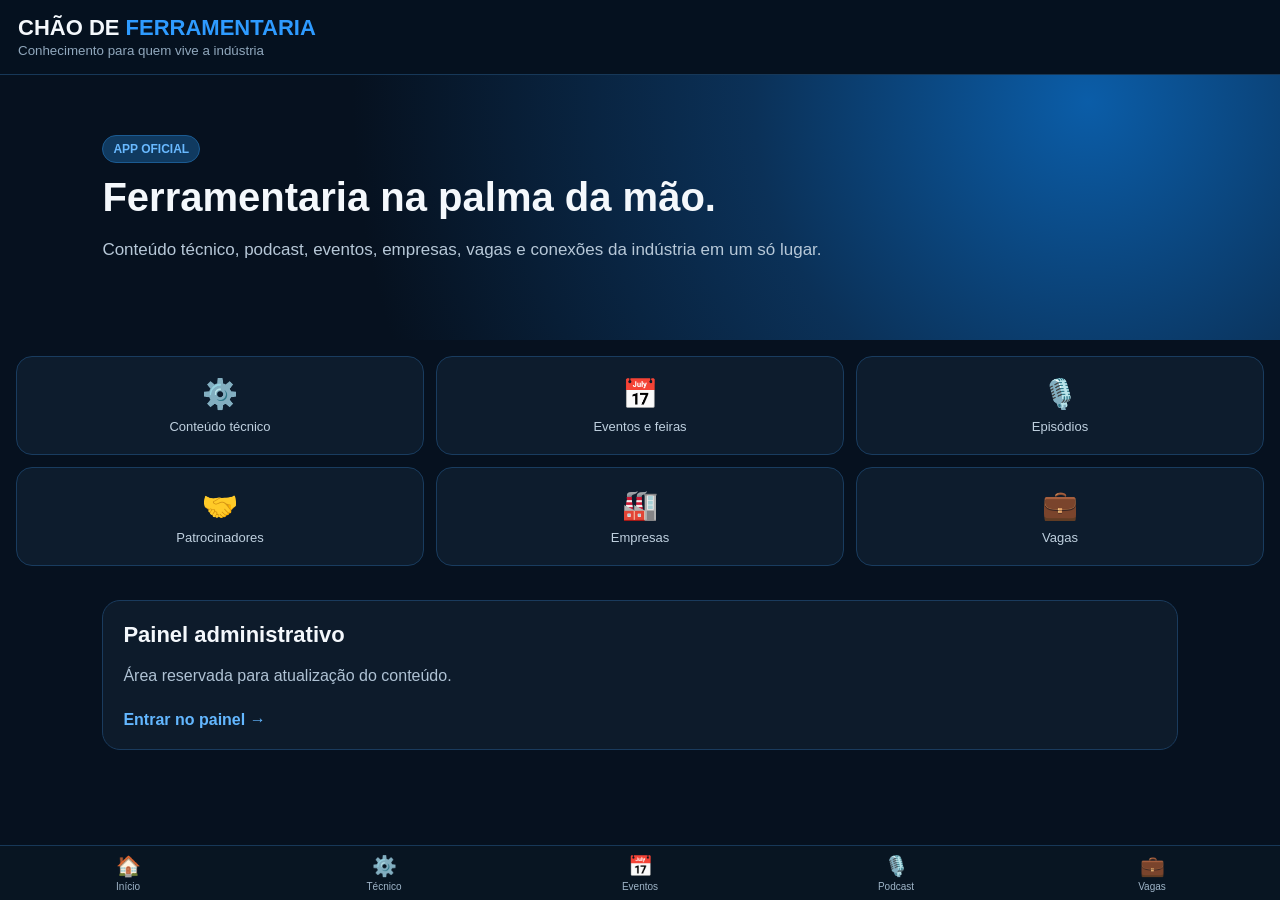
==== commit 8c732f62: "Add files via upload" ====
--- a/index.html
+++ b/index.html
@@ -1,20 +1,23 @@
 <!doctype html><html lang="pt-BR"><head><meta charset="utf-8"><meta name="viewport" content="width=device-width,initial-scale=1"><meta name="theme-color" content="#0b5da8"><link rel="stylesheet" href="style.css"><link rel="manifest" href="manifest.webmanifest"><title>Chão de Ferramentaria</title></head><body>
 <header class="topbar"><div class="brand">CHÃO DE <span>FERRAMENTARIA</span></div><small>Conhecimento para quem vive a indústria</small></header>
-<section class="hero"><span class="pill">APP OFICIAL</span><h1>Ferramentaria na palma da mão.</h1><p>Conteúdo técnico, entrevistas, parceiros, eventos e conexões da indústria em um só lugar.</p></section>
+<section class="hero"><span class="pill">APP OFICIAL</span><h1>Ferramentaria na palma da mão.</h1><p>Conteúdo técnico, podcast, eventos, empresas, vagas e conexões da indústria em um só lugar.</p></section>
 <section class="quick-grid">
 <a class="quick" href="tecnico.html">⚙️<span>Conteúdo técnico</span></a>
 <a class="quick" href="eventos.html">📅<span>Eventos e feiras</span></a>
 <a class="quick" href="episodios.html">🎙️<span>Episódios</span></a>
-<a class="quick" href="parceiros.html">🤝<span>Parceiros</span></a>
+<a class="quick" href="parceiros.html">🤝<span>Patrocinadores</span></a>
+<a class="quick" href="empresas.html">🏭<span>Empresas</span></a>
+<a class="quick" href="vagas.html">💼<span>Vagas</span></a>
 </section>
 <div id="home-latest"></div>
-<section class="section"><div class="card"><h3>Painel administrativo</h3><p>Área reservada para atualização do conteúdo.</p><a class="btn btn-secondary" href="admin.html">Entrar no painel</a></div></section>
+<section class="section"><div class="card"><h3>Painel administrativo</h3><p>Área reservada para atualização do conteúdo.</p><a class="link" href="admin.html">Entrar no painel →</a></div></section>
 
 <nav class="bottom-nav">
+  <a href="index.html"><div>🏠</div><span>Início</span></a>
   <a href="tecnico.html"><div>⚙️</div><span>Técnico</span></a>
   <a href="eventos.html"><div>📅</div><span>Eventos</span></a>
   <a href="episodios.html"><div>🎙️</div><span>Podcast</span></a>
-  <a href="parceiros.html"><div>🤝</div><span>Parceiros</span></a>
+  <a href="vagas.html"><div>💼</div><span>Vagas</span></a>
 </nav>
 
 <script src="config.js"></script><script src="app.js"></script></body></html>
--- a/style.css
+++ b/style.css
@@ -1,31 +1,36 @@
 
 *{box-sizing:border-box}
 html{scroll-behavior:smooth}
-body{margin:0;background:#06111f;color:#f4f8fc;font-family:Arial,Helvetica,sans-serif;padding-bottom:78px}
+body{margin:0;background:#06111f;color:#f4f8fc;font-family:Arial,Helvetica,sans-serif;padding-bottom:82px}
 a{color:inherit}
-.topbar{position:sticky;top:0;z-index:20;padding:15px 18px;background:rgba(6,17,31,.97);border-bottom:1px solid #173858}
-.brand{font-weight:800;font-size:22px;letter-spacing:.2px}.brand span{color:#2e9bff}
-.topbar small,.muted{color:#91a8bd}
+.topbar{position:sticky;top:0;z-index:30;padding:15px 18px;background:rgba(6,17,31,.97);border-bottom:1px solid #173858}
+.brand{font-weight:800;font-size:22px}.brand span{color:#2e9bff}.topbar small,.muted{color:#91a8bd}
 .hero{padding:42px 20px;background:radial-gradient(circle at 85% 10%,#0b5da8 0,#0b3158 30%,#06111f 66%)}
-.hero h1{font-size:42px;line-height:1.03;margin:14px 0}.hero p{color:#b7c8d8;font-size:17px;line-height:1.6}
+.hero h1{font-size:40px;line-height:1.04;margin:14px 0}.hero p{color:#b7c8d8;font-size:17px;line-height:1.6}
 .pill,.tag{display:inline-block;background:#103a60;color:#69b9ff;border:1px solid #1b5b92;border-radius:999px;padding:6px 10px;font-size:12px;font-weight:700}
 .quick-grid{display:grid;grid-template-columns:repeat(2,1fr);gap:12px;padding:16px}
-.quick{display:block;background:#0d1c2d;color:#fff;border:1px solid #193c5f;border-radius:16px;padding:20px 12px;text-align:center;text-decoration:none;font-size:29px}
+.quick{display:block;background:#0d1c2d;color:#fff;border:1px solid #193c5f;border-radius:16px;padding:20px 10px;text-align:center;text-decoration:none;font-size:29px}
 .quick span{display:block;font-size:13px;margin-top:8px;color:#bfd0df}
-.section{padding:18px 16px 8px}.section h2{font-size:27px;margin:8px 0 14px}
-.section-head{display:flex;justify-content:space-between;align-items:center;gap:12px;margin-bottom:8px}
+.section{padding:18px 16px 8px}.section h2{font-size:27px;margin:8px 0 14px}.section-head{display:flex;justify-content:space-between;align-items:center;gap:12px}
 .cards{display:grid;gap:14px}.card{background:#0d1b2b;border:1px solid #1a3b5d;border-radius:18px;padding:20px;overflow-wrap:anywhere}
 .card h3{font-size:22px;line-height:1.25;margin:0 0 12px}.card p{color:#afc2d4;line-height:1.55;font-size:16px}
 .date{color:#70bcff;margin-bottom:8px}.link{color:#63b7ff;text-decoration:none;font-weight:700;display:inline-block;margin-top:6px}
 .page-hero{padding:28px 18px 18px;background:linear-gradient(180deg,#0c3154 0,#06111f 100%);border-bottom:1px solid #173858}
-.page-hero h1{font-size:36px;margin:6px 0}.page-hero p{color:#a9bdd0;line-height:1.5;margin:6px 0}
-.back-link{display:inline-block;margin-bottom:10px;color:#70bcff;text-decoration:none;font-weight:700}
+.page-hero h1{font-size:36px;margin:6px 0}.page-hero p{color:#a9bdd0;line-height:1.5}.back-link{display:inline-block;margin-bottom:10px;color:#70bcff;text-decoration:none;font-weight:700}
 .empty{color:#a9bdd0}
-.bottom-nav{position:fixed;bottom:0;left:0;right:0;display:grid;grid-template-columns:repeat(4,1fr);background:#081522;border-top:1px solid #173858;z-index:30}
-.bottom-nav a{color:#dbe8f3;text-decoration:none;text-align:center;padding:9px 4px;font-size:21px}
-.bottom-nav span{display:block;font-size:11px;margin-top:3px;color:#9fb5c8}
+.sponsor-feature{background:linear-gradient(135deg,#0d2237,#103a60);border:1px solid #2b6596;box-shadow:0 10px 28px rgba(0,0,0,.18)}
+.sponsor-feature h3{font-size:24px}.sponsor-label{display:inline-block;margin-bottom:10px;padding:5px 10px;border-radius:999px;background:#188ef4;color:#fff;font-size:11px;font-weight:800}
+.company-card,.job-card{position:relative}
+.job-badge{display:inline-block;padding:5px 9px;border-radius:999px;background:#123d2c;color:#9af0c3;border:1px solid #246b4f;font-size:11px;font-weight:700}
+.bottom-nav{position:fixed;bottom:0;left:0;right:0;display:grid;grid-template-columns:repeat(5,1fr);background:#081522;border-top:1px solid #173858;z-index:40}
+.bottom-nav a{color:#dbe8f3;text-decoration:none;text-align:center;padding:8px 2px;font-size:20px}.bottom-nav span{display:block;font-size:10px;margin-top:3px;color:#9fb5c8}
 .bottom-nav a.active{background:#0d2237}.bottom-nav a.active span{color:#66b7ff;font-weight:700}
-.cta-row{display:flex;gap:10px;flex-wrap:wrap;margin-top:14px}
-.btn{display:inline-block;text-decoration:none;border-radius:12px;padding:12px 16px;font-weight:700}
-.btn-primary{background:#188ef4;color:#fff}.btn-secondary{border:1px solid #2d6b9f;color:#dfefff}
-@media(min-width:760px){.quick-grid{grid-template-columns:repeat(4,1fr)}.cards{grid-template-columns:repeat(2,1fr)}.hero{padding:60px 8vw}.section,.page-hero{padding-left:8vw;padding-right:8vw}}
+.admin-shell{max-width:760px;margin:0 auto;padding:18px 16px 90px}
+.admin-card,.admin-header-card{background:#0d1b2b;border:1px solid #1a3b5d;border-radius:18px;padding:18px;margin-bottom:16px}
+.admin-header-card{display:flex;align-items:flex-start;justify-content:space-between;gap:16px}.admin-tabs-wrap{overflow-x:auto;margin:0 0 16px;padding-bottom:4px}
+.admin-tabs{display:flex;gap:8px;min-width:max-content}.tab{appearance:none;border:1px solid #1a3b5d;background:#0d1b2b;color:#dce8f3;padding:10px 14px;border-radius:999px;font-weight:700;font-size:14px}
+.tab.active{background:#188ef4;color:#fff;border-color:#188ef4}.admin-form{display:flex;flex-direction:column;gap:8px}.admin-form label{font-weight:700;margin-top:8px}
+.admin-form input,.admin-form textarea{width:100%;background:#071422;border:1px solid #255077;color:#fff;border-radius:12px;padding:13px 14px;font-size:16px}
+.admin-form textarea{resize:vertical;min-height:150px}.primary-btn,.secondary-btn,.danger-btn{appearance:none;border-radius:12px;padding:12px 16px;font-weight:700;text-decoration:none}
+.primary-btn{border:0;background:#188ef4;color:#fff}.secondary-btn{border:1px solid #2d6b9f;color:#dfefff;background:transparent}.danger-btn{border:0;background:#7d2431;color:#fff}.full{width:100%}
+@media(min-width:760px){.quick-grid{grid-template-columns:repeat(3,1fr)}.cards{grid-template-columns:repeat(2,1fr)}.hero{padding:60px 8vw}.section,.page-hero{padding-left:8vw;padding-right:8vw}}
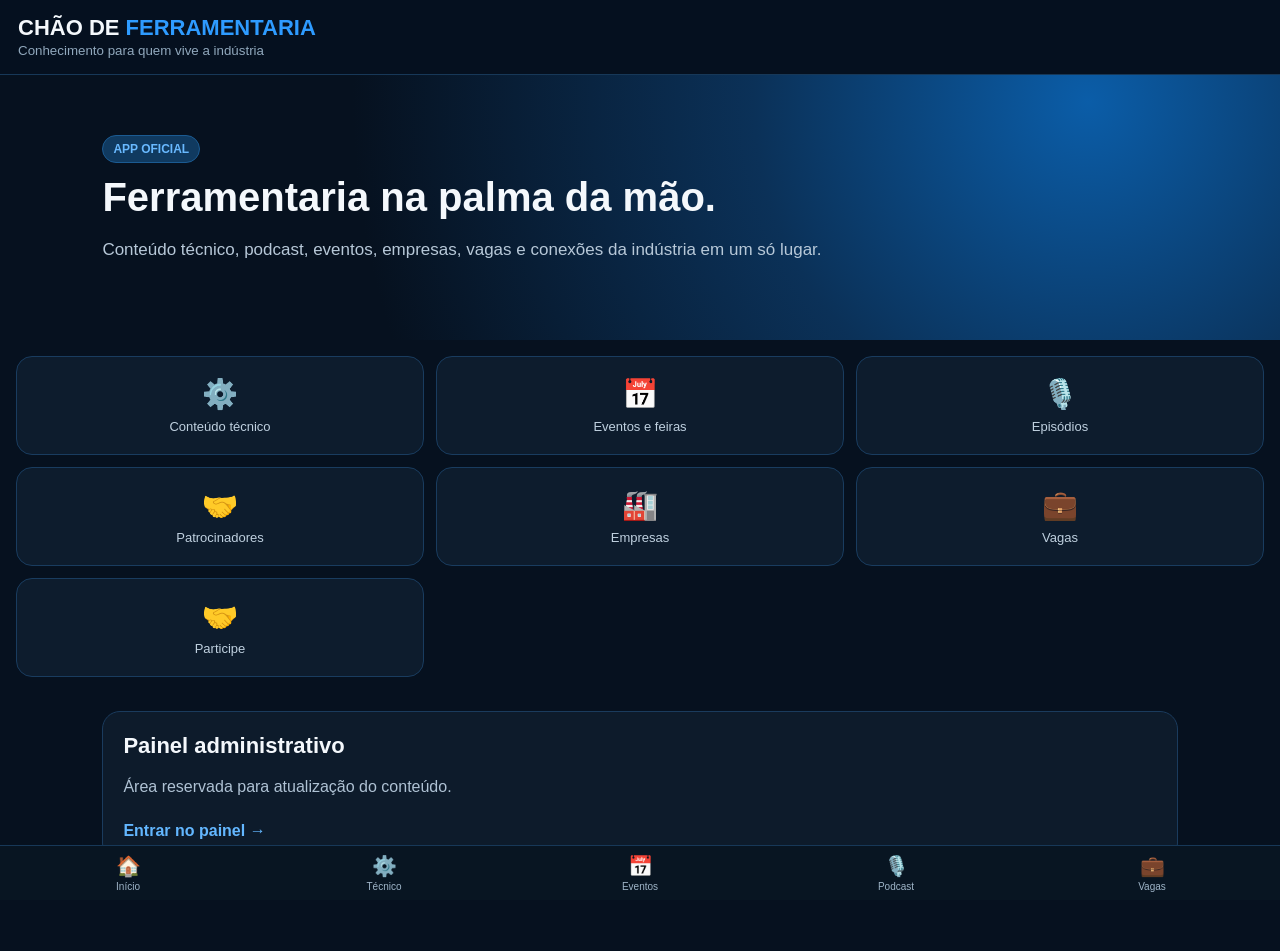
==== commit 67573ceb: "Update index.html" ====
--- a/index.html
+++ b/index.html
@@ -8,6 +8,7 @@
 <a class="quick" href="parceiros.html">🤝<span>Patrocinadores</span></a>
 <a class="quick" href="empresas.html">🏭<span>Empresas</span></a>
 <a class="quick" href="vagas.html">💼<span>Vagas</span></a>
+  <a class="quick" href="participe.html">🤝<span>Participe</span></a>
 </section>
 <div id="home-latest"></div>
 <section class="section"><div class="card"><h3>Painel administrativo</h3><p>Área reservada para atualização do conteúdo.</p><a class="link" href="admin.html">Entrar no painel →</a></div></section>
@@ -20,4 +21,4 @@
   <a href="vagas.html"><div>💼</div><span>Vagas</span></a>
 </nav>
 
-<script src="config.js"></script><script src="app.js"></script></body></html>+<script src="config.js"></script><script src="app.js"></script></body></html>
